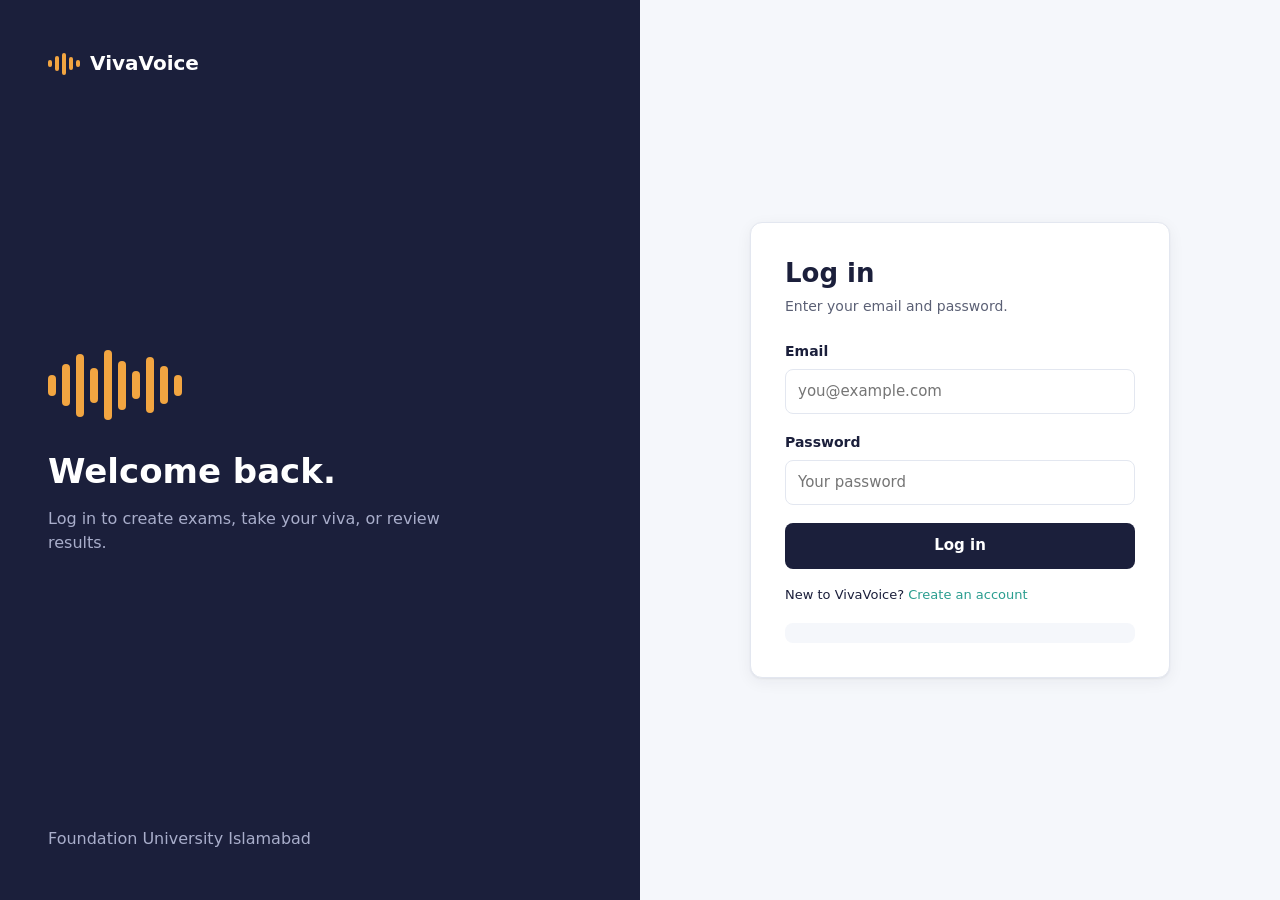
==== frontend/login.html @ 13bdb58d "VivaVoice: frontend, FastAPI backend and MongoDB integration" ====
<!DOCTYPE html>
<html lang="en">
<head>
  <meta charset="UTF-8">
  <meta name="viewport" content="width=device-width, initial-scale=1.0">
  <title>Log in | VivaVoice</title>
  <link rel="stylesheet" href="css/style.css">
</head>
<body>
  <div class="auth">

    <!-- Left: brand panel -->
    <div class="auth-side">
      <a class="logo" href="index.html">
        <div class="wave"><span></span><span></span><span></span><span></span><span></span></div>VivaVoice
      </a>
      <div>
        <div class="big-wave">
          <span style="height:30%"></span><span style="height:60%"></span><span style="height:90%"></span>
          <span style="height:50%"></span><span style="height:100%"></span><span style="height:70%"></span>
          <span style="height:40%"></span><span style="height:80%"></span><span style="height:55%"></span>
          <span style="height:30%"></span>
        </div>
        <h2>Welcome back.</h2>
        <p>Log in to create exams, take your viva, or review results.</p>
      </div>
      <p class="small">Foundation University Islamabad</p>
    </div>

    <!-- Right: login form -->
    <div class="auth-form">
      <div class="card">
        <h1>Log in</h1>
        <p class="card-sub">Enter your email and password.</p>
        <div id="message" class="hidden"></div>

        <form id="loginForm">
          <div class="field">
            <label for="email">Email</label>
            <input type="email" id="email" required placeholder="you@example.com">
          </div>
          <div class="field">
            <label for="password">Password</label>
            <input type="password" id="password" required placeholder="Your password">
          </div>
          <button class="btn btn-primary btn-block" type="submit">Log in</button>
        </form>

        <p class="mt-16 small">New to VivaVoice? <a href="register.html">Create an account</a></p>
        <div class="demo-box"></div>
      </div>
    </div>
  </div>

  <script src="js/app.js"></script>
  <script>
    document.getElementById("loginForm").addEventListener("submit", async (event) => {
      event.preventDefault();
      try {
        const data = await api("/api/login", {
          method: "POST",
          body: {
            email: document.getElementById("email").value,
            password: document.getElementById("password").value,
          },
        });
        saveLogin(data);
        window.location.href = homePage(data.user.role);
      } catch (error) {
        showMessage("message", error.message);
      }
    });
  </script>
</body>
</html>
---- frontend/css/style.css ----
/* =========================================================================
   VivaVoice stylesheet
   One CSS file for every page. Sections:
   1. Colours and basics      6. Cards and stats
   2. Buttons                 7. Tables and badges
   3. Forms                   8. Landing page
   4. Public top navbar       9. Login / register pages
   5. App layout (sidebar)   10. Exam room
   ========================================================================= */

/* ---------- 1. Colours and basics ---------- */
:root {
  --ink: #1B1F3B;        /* main dark navy */
  --ink-2: #2A2F55;      /* lighter navy for hovers */
  --amber: #F2A541;      /* accent (voice / highlight) */
  --amber-soft: #FDF1DE;
  --teal: #2A9D8F;       /* success / positive */
  --teal-soft: #E3F4F1;
  --red: #C0392B;
  --red-soft: #FBE9E7;
  --bg: #F5F7FB;         /* page background */
  --surface: #FFFFFF;    /* cards */
  --border: #E3E7F0;
  --text: #1B1F3B;
  --muted: #5B6075;
  --radius: 12px;
  --shadow: 0 1px 2px rgba(27, 31, 59, 0.06), 0 4px 16px rgba(27, 31, 59, 0.06);
}

* { box-sizing: border-box; margin: 0; padding: 0; }

body {
  font-family: "Segoe UI", system-ui, -apple-system, Roboto, Arial, sans-serif;
  background: var(--bg);
  color: var(--text);
  font-size: 15px;
  line-height: 1.55;
}

a { color: var(--teal); text-decoration: none; }
a:hover { text-decoration: underline; }
h1, h2, h3 { line-height: 1.25; }
.muted { color: var(--muted); }
.small { font-size: 13px; }
.hidden { display: none !important; }
.mt-16 { margin-top: 16px; }
.mt-24 { margin-top: 24px; }

/* Logo: a small sound wave made of bars + the name */
.logo { display: flex; align-items: center; gap: 10px; font-weight: 700; font-size: 20px; color: inherit; }
.logo:hover { text-decoration: none; }
.wave { display: flex; align-items: center; gap: 3px; height: 22px; }
.wave span { width: 4px; border-radius: 2px; background: var(--amber); }
.wave span:nth-child(1) { height: 30%; }
.wave span:nth-child(2) { height: 70%; }
.wave span:nth-child(3) { height: 100%; }
.wave span:nth-child(4) { height: 55%; }
.wave span:nth-child(5) { height: 35%; }

/* ---------- 2. Buttons ---------- */
.btn {
  display: inline-flex; align-items: center; justify-content: center; gap: 8px;
  padding: 10px 18px; border-radius: 8px; border: 1px solid transparent;
  font: inherit; font-weight: 600; cursor: pointer; text-decoration: none;
  transition: background 0.15s, border-color 0.15s;
}
.btn:hover { text-decoration: none; }
.btn:disabled { opacity: 0.55; cursor: not-allowed; }
.btn-primary { background: var(--ink); color: #fff; }
.btn-primary:hover { background: var(--ink-2); }
.btn-accent { background: var(--amber); color: var(--ink); }
.btn-accent:hover { background: #E8973A; }
.btn-outline { background: var(--surface); color: var(--ink); border-color: var(--border); }
.btn-outline:hover { border-color: var(--ink); }
.btn-danger { background: var(--surface); color: var(--red); border-color: #F0C6C0; }
.btn-danger:hover { background: var(--red-soft); }
.btn-sm { padding: 6px 12px; font-size: 13px; }
.btn-lg { padding: 14px 26px; font-size: 16px; }
.btn-block { width: 100%; }

/* ---------- 3. Forms ---------- */
.field { margin-bottom: 18px; }
.field label { display: block; font-weight: 600; font-size: 14px; margin-bottom: 6px; }
.field .hint { font-size: 12.5px; color: var(--muted); margin-top: 5px; }
input[type="text"], input[type="email"], input[type="password"], input[type="number"],
select, textarea {
  width: 100%; padding: 10px 12px; font: inherit; color: var(--text);
  background: var(--surface); border: 1px solid var(--border); border-radius: 8px;
}
input:focus, select:focus, textarea:focus { outline: 2px solid var(--amber); outline-offset: 0; border-color: var(--amber); }
textarea { resize: vertical; min-height: 120px; }
.row { display: grid; grid-template-columns: 1fr 1fr; gap: 16px; }

/* Choice buttons made from radio inputs (used for role and difficulty) */
.choices { display: flex; gap: 10px; flex-wrap: wrap; }
.choices label {
  flex: 1; min-width: 110px; text-align: center; padding: 10px; cursor: pointer;
  border: 1px solid var(--border); border-radius: 8px; background: var(--surface); font-weight: 600;
}
.choices input { display: none; }
.choices input:checked + span { color: var(--ink); }
.choices label:has(input:checked) { border-color: var(--ink); background: var(--amber-soft); }

/* File upload box */
.dropzone {
  display: block; border: 2px dashed var(--border); border-radius: var(--radius);
  padding: 28px; text-align: center; cursor: pointer; background: #FAFBFE;
}
.dropzone:hover { border-color: var(--amber); }
.dropzone input { display: none; }
.dropzone strong { display: block; margin-bottom: 4px; }
.dropzone .file-name { margin-top: 10px; font-weight: 600; color: var(--teal); }

/* Messages */
.alert { padding: 12px 14px; border-radius: 8px; font-size: 14px; margin-bottom: 16px; }
.alert-error { background: var(--red-soft); color: var(--red); }
.alert-success { background: var(--teal-soft); color: #1D6F65; }
.alert-info { background: var(--amber-soft); color: #8A5A12; }

/* ---------- 4. Public top navbar ---------- */
.topnav {
  display: flex; align-items: center; justify-content: space-between;
  padding: 18px 6%; background: var(--surface); border-bottom: 1px solid var(--border);
}
.topnav nav { display: flex; align-items: center; gap: 24px; }
.topnav nav a:not(.btn) { color: var(--ink); font-weight: 500; }

/* ---------- 5. App layout: sidebar + main area ---------- */
.app { display: flex; min-height: 100vh; }
.sidebar {
  width: 240px; flex-shrink: 0; background: var(--ink); color: #fff;
  display: flex; flex-direction: column; padding: 22px 16px;
  position: sticky; top: 0; height: 100vh;
}
.sidebar .logo { color: #fff; padding: 0 8px 26px; }
.sidebar .menu { display: flex; flex-direction: column; gap: 4px; flex: 1; }
.sidebar .menu-title { font-size: 11px; letter-spacing: 1px; text-transform: uppercase; color: #8F94B3; padding: 8px 12px; }
.sidebar .menu a {
  color: #D5D8EA; padding: 10px 12px; border-radius: 8px; font-weight: 500;
  display: flex; align-items: center; gap: 10px;
}
.sidebar .menu a::before { content: ""; width: 6px; height: 6px; border-radius: 50%; background: #5B6191; }
.sidebar .menu a:hover { background: var(--ink-2); text-decoration: none; color: #fff; }
.sidebar .menu a.active { background: var(--ink-2); color: #fff; }
.sidebar .menu a.active::before { background: var(--amber); }
.sidebar .user-box { border-top: 1px solid #343A66; padding: 16px 8px 0; }
.sidebar .user-box .name { font-weight: 600; }
.sidebar .user-box .role { font-size: 12px; color: #8F94B3; text-transform: capitalize; margin-bottom: 10px; }
.sidebar .user-box button { background: none; border: 1px solid #343A66; color: #D5D8EA; width: 100%; }
.sidebar .user-box button:hover { border-color: var(--amber); }

.main { flex: 1; padding: 32px 40px; min-width: 0; }
.page-head { display: flex; align-items: flex-start; justify-content: space-between; gap: 16px; margin-bottom: 26px; }
.page-head h1 { font-size: 26px; }
.page-head p { color: var(--muted); margin-top: 4px; }
.actions { display: flex; gap: 10px; flex-wrap: wrap; }

/* ---------- 6. Cards and stats ---------- */
.card { background: var(--surface); border: 1px solid var(--border); border-radius: var(--radius); box-shadow: var(--shadow); padding: 24px; }
.card h2 { font-size: 18px; margin-bottom: 4px; }
.card .card-sub { color: var(--muted); font-size: 14px; margin-bottom: 18px; }
.grid-2 { display: grid; grid-template-columns: 1.6fr 1fr; gap: 24px; align-items: start; }
.grid-2-equal { display: grid; grid-template-columns: 1fr 1fr; gap: 24px; }

.stats { display: grid; grid-template-columns: repeat(4, 1fr); gap: 18px; margin-bottom: 26px; }
.stat { background: var(--surface); border: 1px solid var(--border); border-radius: var(--radius); padding: 20px; box-shadow: var(--shadow); }
.stat .label { font-size: 13px; color: var(--muted); font-weight: 600; }
.stat .value { font-size: 30px; font-weight: 700; margin-top: 4px; }
.stat .value.amber { color: #D48A22; }
.stat .value.teal { color: var(--teal); }

.info-list { list-style: none; }
.info-list li { display: flex; justify-content: space-between; gap: 12px; padding: 10px 0; border-bottom: 1px solid var(--border); font-size: 14px; }
.info-list li:last-child { border-bottom: none; }
.info-list span:first-child { color: var(--muted); }
.info-list span:last-child { font-weight: 600; text-align: right; }

.steps-list { list-style: none; counter-reset: step; }
.steps-list li { counter-increment: step; position: relative; padding: 0 0 14px 38px; font-size: 14px; }
.steps-list li::before {
  content: counter(step); position: absolute; left: 0; top: 0;
  width: 26px; height: 26px; border-radius: 50%; background: var(--amber-soft); color: #8A5A12;
  font-weight: 700; font-size: 13px; display: grid; place-items: center;
}

.empty { text-align: center; padding: 40px 20px; color: var(--muted); }
.empty strong { display: block; color: var(--text); font-size: 16px; margin-bottom: 6px; }

.code-chip {
  display: inline-flex; align-items: center; gap: 8px; font-family: Consolas, monospace;
  font-weight: 700; background: var(--amber-soft); color: #8A5A12; padding: 4px 10px; border-radius: 6px;
  border: none; cursor: pointer; font-size: 14px;
}

/* ---------- 7. Tables and badges ---------- */
.table-wrap { overflow-x: auto; }
table { width: 100%; border-collapse: collapse; font-size: 14px; }
th { text-align: left; font-size: 12px; text-transform: uppercase; letter-spacing: 0.5px; color: var(--muted); padding: 10px 12px; border-bottom: 1px solid var(--border); }
td { padding: 14px 12px; border-bottom: 1px solid var(--border); vertical-align: middle; }
tr:last-child td { border-bottom: none; }
tbody tr:hover { background: #FAFBFE; }

.badge { display: inline-block; padding: 3px 10px; border-radius: 999px; font-size: 12px; font-weight: 600; }
.badge-green { background: var(--teal-soft); color: #1D6F65; }
.badge-amber { background: var(--amber-soft); color: #8A5A12; }
.badge-red { background: var(--red-soft); color: var(--red); }
.badge-grey { background: #EEF0F6; color: var(--muted); }

/* Score bar */
.bar { height: 8px; background: #EEF0F6; border-radius: 999px; overflow: hidden; }
.bar div { height: 100%; background: var(--teal); border-radius: 999px; }

/* Result page: one block per question */
.q-block { border: 1px solid var(--border); border-radius: var(--radius); padding: 20px; margin-bottom: 16px; background: var(--surface); }
.q-head { display: flex; justify-content: space-between; align-items: flex-start; gap: 16px; margin-bottom: 12px; }
.q-head h3 { font-size: 16px; }
.q-score { font-size: 22px; font-weight: 700; white-space: nowrap; }
.q-label { font-size: 12px; font-weight: 700; text-transform: uppercase; letter-spacing: 0.5px; color: var(--muted); margin: 12px 0 4px; }
.q-text { background: #FAFBFE; border: 1px solid var(--border); border-radius: 8px; padding: 12px; font-size: 14px; }
.q-source { background: var(--amber-soft); border: none; color: #4B3A1C; }
.override { display: flex; align-items: center; gap: 8px; margin-top: 14px; }
.override input { width: 80px; }

/* ---------- 8. Landing page ---------- */
.hero { display: grid; grid-template-columns: 1.1fr 1fr; gap: 48px; align-items: center; padding: 72px 6% 64px; background: var(--surface); }
.eyebrow { display: inline-block; background: var(--amber-soft); color: #8A5A12; font-weight: 600; font-size: 13px; padding: 5px 12px; border-radius: 999px; margin-bottom: 18px; }
.hero h1 { font-size: 46px; letter-spacing: -0.5px; margin-bottom: 18px; }
.hero h1 em { font-style: normal; color: #D48A22; }
.hero p { font-size: 18px; color: var(--muted); margin-bottom: 28px; max-width: 540px; }

/* The preview card on the right of the hero */
.preview { background: var(--ink); color: #fff; border-radius: 18px; padding: 28px; box-shadow: 0 20px 50px rgba(27, 31, 59, 0.25); }
.preview .top { display: flex; justify-content: space-between; font-size: 13px; color: #A9AECB; margin-bottom: 22px; }
.preview .question { font-size: 19px; font-weight: 600; margin-bottom: 22px; }
.preview .listening { display: flex; align-items: center; gap: 14px; background: var(--ink-2); padding: 14px 16px; border-radius: 12px; margin-bottom: 14px; }
.preview .listening .wave { height: 26px; }
.preview .transcript { font-size: 14px; color: #D5D8EA; }
.preview .source { font-size: 12.5px; color: #A9AECB; border-top: 1px solid #343A66; padding-top: 14px; }
.preview .source b { color: var(--amber); }

.section { padding: 72px 6%; }
.section-title { text-align: center; max-width: 640px; margin: 0 auto 44px; }
.section-title h2 { font-size: 32px; margin-bottom: 10px; }
.section-title p { color: var(--muted); font-size: 16px; }
.steps { display: grid; grid-template-columns: repeat(4, 1fr); gap: 20px; }
.step { background: var(--surface); border: 1px solid var(--border); border-radius: var(--radius); padding: 24px; }
.step .num { width: 36px; height: 36px; border-radius: 50%; background: var(--ink); color: var(--amber); font-weight: 700; display: grid; place-items: center; margin-bottom: 14px; }
.step h3 { font-size: 17px; margin-bottom: 6px; }
.step p { color: var(--muted); font-size: 14px; }
.features { display: grid; grid-template-columns: repeat(3, 1fr); gap: 20px; }
.feature { background: var(--surface); border: 1px solid var(--border); border-radius: var(--radius); padding: 24px; }
.feature .icon { width: 42px; height: 42px; border-radius: 10px; background: var(--amber-soft); display: grid; place-items: center; margin-bottom: 14px; }
.feature .icon span { width: 14px; height: 14px; border-radius: 4px; background: var(--amber); }
.feature h3 { font-size: 17px; margin-bottom: 6px; }
.feature p { color: var(--muted); font-size: 14px; }
.roles { display: grid; grid-template-columns: 1fr 1fr; gap: 24px; }
.role-card { border-radius: 16px; padding: 32px; }
.role-card.dark { background: var(--ink); color: #fff; }
.role-card.light { background: var(--surface); border: 1px solid var(--border); }
.role-card h3 { font-size: 22px; margin-bottom: 14px; }
.role-card ul { padding-left: 20px; margin-bottom: 22px; }
.role-card li { margin-bottom: 6px; }
.role-card.dark li { color: #D5D8EA; }
.footer { text-align: center; padding: 28px; color: var(--muted); font-size: 13px; border-top: 1px solid var(--border); background: var(--surface); }

/* ---------- 9. Login / register pages ---------- */
.auth { display: grid; grid-template-columns: 1fr 1fr; min-height: 100vh; }
.auth-side { background: var(--ink); color: #fff; padding: 48px; display: flex; flex-direction: column; justify-content: space-between; }
.auth-side .logo { color: #fff; }
.auth-side h2 { font-size: 34px; margin-bottom: 14px; }
.auth-side p { color: #A9AECB; font-size: 16px; max-width: 420px; }
.auth-side .big-wave { display: flex; align-items: center; gap: 6px; height: 70px; margin-bottom: 30px; }
.auth-side .big-wave span { width: 8px; border-radius: 4px; background: var(--amber); }
.auth-form { display: flex; align-items: center; justify-content: center; padding: 40px; }
.auth-form .card { width: 100%; max-width: 420px; padding: 34px; }
.auth-form h1 { font-size: 26px; margin-bottom: 6px; }
.auth-form .card-sub { margin-bottom: 24px; }
.demo-box { margin-top: 18px; font-size: 13px; color: var(--muted); background: var(--bg); padding: 10px 12px; border-radius: 8px; }

/* ---------- 10. Exam room ---------- */
.exam-page { min-height: 100vh; display: flex; flex-direction: column; }
.exam-top { display: flex; align-items: center; justify-content: space-between; gap: 16px; padding: 16px 32px; background: var(--ink); color: #fff; }
.exam-top .logo { color: #fff; font-size: 18px; }
.exam-top .exam-name { color: #A9AECB; font-size: 14px; }
.timer { font-family: Consolas, monospace; font-size: 20px; font-weight: 700; background: var(--ink-2); padding: 6px 14px; border-radius: 8px; }
.timer.low { color: var(--amber); }
.progress { height: 5px; background: #E3E7F0; }
.progress div { height: 100%; background: var(--amber); transition: width 0.3s; }
.exam-body { flex: 1; display: flex; justify-content: center; padding: 40px 20px; }
.exam-card { width: 100%; max-width: 780px; }
.q-number { font-weight: 700; color: #D48A22; font-size: 14px; letter-spacing: 0.5px; text-transform: uppercase; margin-bottom: 10px; }
.q-big { font-size: 26px; font-weight: 600; line-height: 1.35; margin-bottom: 24px; }

/* The round microphone button with a pulsing ring while listening */
.mic-area { display: flex; flex-direction: column; align-items: center; gap: 12px; margin: 10px 0 24px; }
.mic-btn {
  width: 92px; height: 92px; border-radius: 50%; border: none; cursor: pointer;
  background: var(--ink); display: grid; place-items: center; position: relative;
}
.mic-btn .wave { height: 34px; }
.mic-btn .wave span { width: 5px; }
.mic-btn.listening { background: var(--amber); }
.mic-btn.listening .wave span { background: var(--ink); animation: talk 0.8s ease-in-out infinite; }
.mic-btn.listening .wave span:nth-child(2) { animation-delay: 0.1s; }
.mic-btn.listening .wave span:nth-child(3) { animation-delay: 0.2s; }
.mic-btn.listening .wave span:nth-child(4) { animation-delay: 0.3s; }
.mic-btn.listening::after {
  content: ""; position: absolute; inset: -8px; border-radius: 50%;
  border: 3px solid var(--amber); animation: pulse 1.4s ease-out infinite;
}
@keyframes talk { 0%, 100% { transform: scaleY(0.5); } 50% { transform: scaleY(1.1); } }
@keyframes pulse { from { opacity: 0.9; transform: scale(1); } to { opacity: 0; transform: scale(1.25); } }
.mic-status { font-weight: 600; color: var(--muted); }

.transcript-box { min-height: 110px; background: var(--surface); border: 1px solid var(--border); border-radius: var(--radius); padding: 16px; font-size: 16px; }
.transcript-box .interim { color: var(--muted); }
.exam-controls { display: flex; justify-content: space-between; align-items: center; gap: 12px; margin-top: 18px; flex-wrap: wrap; }
.rules { list-style: none; margin: 18px 0 24px; }
.rules li { padding: 10px 0 10px 30px; border-bottom: 1px solid var(--border); position: relative; font-size: 14.5px; }
.rules li::before { content: ""; position: absolute; left: 6px; top: 17px; width: 9px; height: 9px; border-radius: 50%; background: var(--amber); }
.done-icon { width: 72px; height: 72px; border-radius: 50%; background: var(--teal-soft); margin: 0 auto 18px; display: grid; place-items: center; }
.done-icon span { width: 26px; height: 14px; border-left: 4px solid var(--teal); border-bottom: 4px solid var(--teal); transform: rotate(-45deg) translate(2px, -3px); }

/* ---------- Small screens ---------- */
@media (max-width: 900px) {
  .hero, .grid-2, .grid-2-equal, .roles, .auth { grid-template-columns: 1fr; }
  .steps, .stats { grid-template-columns: repeat(2, 1fr); }
  .features { grid-template-columns: 1fr; }
  .auth-side { display: none; }
  .app { flex-direction: column; }
  .sidebar { width: 100%; height: auto; position: static; }
  .main { padding: 24px 18px; }
  .row { grid-template-columns: 1fr; }
}
@media (max-width: 600px) {
  .topnav nav a:not(.btn) { display: none; }
  .hero { padding: 40px 18px; }
  .hero h1 { font-size: 34px; }
  .section { padding: 48px 18px; }
  .steps, .stats { grid-template-columns: 1fr; }
}
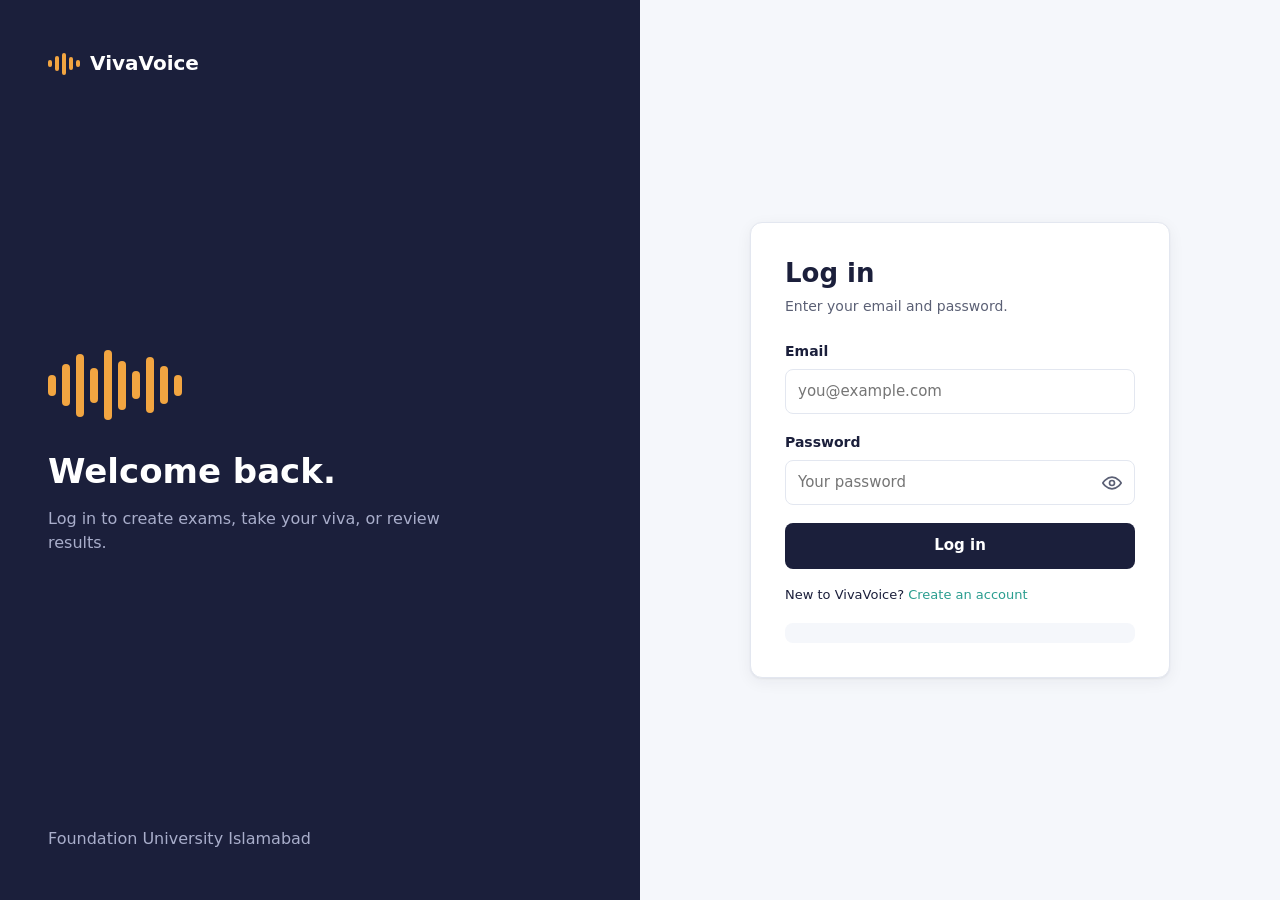
==== commit fb0db3c2: "Add show/hide password eye button" ====
--- a/frontend/login.html
+++ b/frontend/login.html
@@ -8,7 +8,7 @@
 </head>
 <body>
   <div class="auth">
-
+ 
     <!-- Left: brand panel -->
     <div class="auth-side">
       <a class="logo" href="index.html">
@@ -26,14 +26,14 @@
       </div>
       <p class="small">Foundation University Islamabad</p>
     </div>
-
+ 
     <!-- Right: login form -->
     <div class="auth-form">
       <div class="card">
         <h1>Log in</h1>
         <p class="card-sub">Enter your email and password.</p>
         <div id="message" class="hidden"></div>
-
+ 
         <form id="loginForm">
           <div class="field">
             <label for="email">Email</label>
@@ -41,17 +41,20 @@
           </div>
           <div class="field">
             <label for="password">Password</label>
-            <input type="password" id="password" required placeholder="Your password">
+            <div class="pw-wrap">
+              <input type="password" id="password" required placeholder="Your password">
+              <button type="button" class="pw-toggle" onclick="togglePassword(this)" aria-label="Show password" title="Show password"></button>
+            </div>
           </div>
           <button class="btn btn-primary btn-block" type="submit">Log in</button>
         </form>
-
+ 
         <p class="mt-16 small">New to VivaVoice? <a href="register.html">Create an account</a></p>
         <div class="demo-box"></div>
       </div>
     </div>
   </div>
-
+ 
   <script src="js/app.js"></script>
   <script>
     document.getElementById("loginForm").addEventListener("submit", async (event) => {
@@ -72,4 +75,4 @@
     });
   </script>
 </body>
-</html>
+</html>
--- a/frontend/css/style.css
+++ b/frontend/css/style.css
@@ -7,7 +7,7 @@
    4. Public top navbar       9. Login / register pages
    5. App layout (sidebar)   10. Exam room
    ========================================================================= */
-
+ 
 /* ---------- 1. Colours and basics ---------- */
 :root {
   --ink: #1B1F3B;        /* main dark navy */
@@ -26,9 +26,9 @@
   --radius: 12px;
   --shadow: 0 1px 2px rgba(27, 31, 59, 0.06), 0 4px 16px rgba(27, 31, 59, 0.06);
 }
-
+ 
 * { box-sizing: border-box; margin: 0; padding: 0; }
-
+ 
 body {
   font-family: "Segoe UI", system-ui, -apple-system, Roboto, Arial, sans-serif;
   background: var(--bg);
@@ -36,7 +36,7 @@
   font-size: 15px;
   line-height: 1.55;
 }
-
+ 
 a { color: var(--teal); text-decoration: none; }
 a:hover { text-decoration: underline; }
 h1, h2, h3 { line-height: 1.25; }
@@ -45,7 +45,7 @@
 .hidden { display: none !important; }
 .mt-16 { margin-top: 16px; }
 .mt-24 { margin-top: 24px; }
-
+ 
 /* Logo: a small sound wave made of bars + the name */
 .logo { display: flex; align-items: center; gap: 10px; font-weight: 700; font-size: 20px; color: inherit; }
 .logo:hover { text-decoration: none; }
@@ -56,7 +56,7 @@
 .wave span:nth-child(3) { height: 100%; }
 .wave span:nth-child(4) { height: 55%; }
 .wave span:nth-child(5) { height: 35%; }
-
+ 
 /* ---------- 2. Buttons ---------- */
 .btn {
   display: inline-flex; align-items: center; justify-content: center; gap: 8px;
@@ -77,7 +77,7 @@
 .btn-sm { padding: 6px 12px; font-size: 13px; }
 .btn-lg { padding: 14px 26px; font-size: 16px; }
 .btn-block { width: 100%; }
-
+ 
 /* ---------- 3. Forms ---------- */
 .field { margin-bottom: 18px; }
 .field label { display: block; font-weight: 600; font-size: 14px; margin-bottom: 6px; }
@@ -90,7 +90,7 @@
 input:focus, select:focus, textarea:focus { outline: 2px solid var(--amber); outline-offset: 0; border-color: var(--amber); }
 textarea { resize: vertical; min-height: 120px; }
 .row { display: grid; grid-template-columns: 1fr 1fr; gap: 16px; }
-
+ 
 /* Choice buttons made from radio inputs (used for role and difficulty) */
 .choices { display: flex; gap: 10px; flex-wrap: wrap; }
 .choices label {
@@ -100,7 +100,7 @@
 .choices input { display: none; }
 .choices input:checked + span { color: var(--ink); }
 .choices label:has(input:checked) { border-color: var(--ink); background: var(--amber-soft); }
-
+ 
 /* File upload box */
 .dropzone {
   display: block; border: 2px dashed var(--border); border-radius: var(--radius);
@@ -110,13 +110,13 @@
 .dropzone input { display: none; }
 .dropzone strong { display: block; margin-bottom: 4px; }
 .dropzone .file-name { margin-top: 10px; font-weight: 600; color: var(--teal); }
-
+ 
 /* Messages */
 .alert { padding: 12px 14px; border-radius: 8px; font-size: 14px; margin-bottom: 16px; }
 .alert-error { background: var(--red-soft); color: var(--red); }
 .alert-success { background: var(--teal-soft); color: #1D6F65; }
 .alert-info { background: var(--amber-soft); color: #8A5A12; }
-
+ 
 /* ---------- 4. Public top navbar ---------- */
 .topnav {
   display: flex; align-items: center; justify-content: space-between;
@@ -124,7 +124,7 @@
 }
 .topnav nav { display: flex; align-items: center; gap: 24px; }
 .topnav nav a:not(.btn) { color: var(--ink); font-weight: 500; }
-
+ 
 /* ---------- 5. App layout: sidebar + main area ---------- */
 .app { display: flex; min-height: 100vh; }
 .sidebar {
@@ -148,33 +148,33 @@
 .sidebar .user-box .role { font-size: 12px; color: #8F94B3; text-transform: capitalize; margin-bottom: 10px; }
 .sidebar .user-box button { background: none; border: 1px solid #343A66; color: #D5D8EA; width: 100%; }
 .sidebar .user-box button:hover { border-color: var(--amber); }
-
+ 
 .main { flex: 1; padding: 32px 40px; min-width: 0; }
 .page-head { display: flex; align-items: flex-start; justify-content: space-between; gap: 16px; margin-bottom: 26px; }
 .page-head h1 { font-size: 26px; }
 .page-head p { color: var(--muted); margin-top: 4px; }
 .actions { display: flex; gap: 10px; flex-wrap: wrap; }
-
+ 
 /* ---------- 6. Cards and stats ---------- */
 .card { background: var(--surface); border: 1px solid var(--border); border-radius: var(--radius); box-shadow: var(--shadow); padding: 24px; }
 .card h2 { font-size: 18px; margin-bottom: 4px; }
 .card .card-sub { color: var(--muted); font-size: 14px; margin-bottom: 18px; }
 .grid-2 { display: grid; grid-template-columns: 1.6fr 1fr; gap: 24px; align-items: start; }
 .grid-2-equal { display: grid; grid-template-columns: 1fr 1fr; gap: 24px; }
-
+ 
 .stats { display: grid; grid-template-columns: repeat(4, 1fr); gap: 18px; margin-bottom: 26px; }
 .stat { background: var(--surface); border: 1px solid var(--border); border-radius: var(--radius); padding: 20px; box-shadow: var(--shadow); }
 .stat .label { font-size: 13px; color: var(--muted); font-weight: 600; }
 .stat .value { font-size: 30px; font-weight: 700; margin-top: 4px; }
 .stat .value.amber { color: #D48A22; }
 .stat .value.teal { color: var(--teal); }
-
+ 
 .info-list { list-style: none; }
 .info-list li { display: flex; justify-content: space-between; gap: 12px; padding: 10px 0; border-bottom: 1px solid var(--border); font-size: 14px; }
 .info-list li:last-child { border-bottom: none; }
 .info-list span:first-child { color: var(--muted); }
 .info-list span:last-child { font-weight: 600; text-align: right; }
-
+ 
 .steps-list { list-style: none; counter-reset: step; }
 .steps-list li { counter-increment: step; position: relative; padding: 0 0 14px 38px; font-size: 14px; }
 .steps-list li::before {
@@ -182,16 +182,16 @@
   width: 26px; height: 26px; border-radius: 50%; background: var(--amber-soft); color: #8A5A12;
   font-weight: 700; font-size: 13px; display: grid; place-items: center;
 }
-
+ 
 .empty { text-align: center; padding: 40px 20px; color: var(--muted); }
 .empty strong { display: block; color: var(--text); font-size: 16px; margin-bottom: 6px; }
-
+ 
 .code-chip {
   display: inline-flex; align-items: center; gap: 8px; font-family: Consolas, monospace;
   font-weight: 700; background: var(--amber-soft); color: #8A5A12; padding: 4px 10px; border-radius: 6px;
   border: none; cursor: pointer; font-size: 14px;
 }
-
+ 
 /* ---------- 7. Tables and badges ---------- */
 .table-wrap { overflow-x: auto; }
 table { width: 100%; border-collapse: collapse; font-size: 14px; }
@@ -199,17 +199,17 @@
 td { padding: 14px 12px; border-bottom: 1px solid var(--border); vertical-align: middle; }
 tr:last-child td { border-bottom: none; }
 tbody tr:hover { background: #FAFBFE; }
-
+ 
 .badge { display: inline-block; padding: 3px 10px; border-radius: 999px; font-size: 12px; font-weight: 600; }
 .badge-green { background: var(--teal-soft); color: #1D6F65; }
 .badge-amber { background: var(--amber-soft); color: #8A5A12; }
 .badge-red { background: var(--red-soft); color: var(--red); }
 .badge-grey { background: #EEF0F6; color: var(--muted); }
-
+ 
 /* Score bar */
 .bar { height: 8px; background: #EEF0F6; border-radius: 999px; overflow: hidden; }
 .bar div { height: 100%; background: var(--teal); border-radius: 999px; }
-
+ 
 /* Result page: one block per question */
 .q-block { border: 1px solid var(--border); border-radius: var(--radius); padding: 20px; margin-bottom: 16px; background: var(--surface); }
 .q-head { display: flex; justify-content: space-between; align-items: flex-start; gap: 16px; margin-bottom: 12px; }
@@ -220,14 +220,14 @@
 .q-source { background: var(--amber-soft); border: none; color: #4B3A1C; }
 .override { display: flex; align-items: center; gap: 8px; margin-top: 14px; }
 .override input { width: 80px; }
-
+ 
 /* ---------- 8. Landing page ---------- */
 .hero { display: grid; grid-template-columns: 1.1fr 1fr; gap: 48px; align-items: center; padding: 72px 6% 64px; background: var(--surface); }
 .eyebrow { display: inline-block; background: var(--amber-soft); color: #8A5A12; font-weight: 600; font-size: 13px; padding: 5px 12px; border-radius: 999px; margin-bottom: 18px; }
 .hero h1 { font-size: 46px; letter-spacing: -0.5px; margin-bottom: 18px; }
 .hero h1 em { font-style: normal; color: #D48A22; }
 .hero p { font-size: 18px; color: var(--muted); margin-bottom: 28px; max-width: 540px; }
-
+ 
 /* The preview card on the right of the hero */
 .preview { background: var(--ink); color: #fff; border-radius: 18px; padding: 28px; box-shadow: 0 20px 50px rgba(27, 31, 59, 0.25); }
 .preview .top { display: flex; justify-content: space-between; font-size: 13px; color: #A9AECB; margin-bottom: 22px; }
@@ -237,7 +237,7 @@
 .preview .transcript { font-size: 14px; color: #D5D8EA; }
 .preview .source { font-size: 12.5px; color: #A9AECB; border-top: 1px solid #343A66; padding-top: 14px; }
 .preview .source b { color: var(--amber); }
-
+ 
 .section { padding: 72px 6%; }
 .section-title { text-align: center; max-width: 640px; margin: 0 auto 44px; }
 .section-title h2 { font-size: 32px; margin-bottom: 10px; }
@@ -262,7 +262,7 @@
 .role-card li { margin-bottom: 6px; }
 .role-card.dark li { color: #D5D8EA; }
 .footer { text-align: center; padding: 28px; color: var(--muted); font-size: 13px; border-top: 1px solid var(--border); background: var(--surface); }
-
+ 
 /* ---------- 9. Login / register pages ---------- */
 .auth { display: grid; grid-template-columns: 1fr 1fr; min-height: 100vh; }
 .auth-side { background: var(--ink); color: #fff; padding: 48px; display: flex; flex-direction: column; justify-content: space-between; }
@@ -276,7 +276,7 @@
 .auth-form h1 { font-size: 26px; margin-bottom: 6px; }
 .auth-form .card-sub { margin-bottom: 24px; }
 .demo-box { margin-top: 18px; font-size: 13px; color: var(--muted); background: var(--bg); padding: 10px 12px; border-radius: 8px; }
-
+ 
 /* ---------- 10. Exam room ---------- */
 .exam-page { min-height: 100vh; display: flex; flex-direction: column; }
 .exam-top { display: flex; align-items: center; justify-content: space-between; gap: 16px; padding: 16px 32px; background: var(--ink); color: #fff; }
@@ -290,7 +290,7 @@
 .exam-card { width: 100%; max-width: 780px; }
 .q-number { font-weight: 700; color: #D48A22; font-size: 14px; letter-spacing: 0.5px; text-transform: uppercase; margin-bottom: 10px; }
 .q-big { font-size: 26px; font-weight: 600; line-height: 1.35; margin-bottom: 24px; }
-
+ 
 /* The round microphone button with a pulsing ring while listening */
 .mic-area { display: flex; flex-direction: column; align-items: center; gap: 12px; margin: 10px 0 24px; }
 .mic-btn {
@@ -311,7 +311,7 @@
 @keyframes talk { 0%, 100% { transform: scaleY(0.5); } 50% { transform: scaleY(1.1); } }
 @keyframes pulse { from { opacity: 0.9; transform: scale(1); } to { opacity: 0; transform: scale(1.25); } }
 .mic-status { font-weight: 600; color: var(--muted); }
-
+ 
 .transcript-box { min-height: 110px; background: var(--surface); border: 1px solid var(--border); border-radius: var(--radius); padding: 16px; font-size: 16px; }
 .transcript-box .interim { color: var(--muted); }
 .exam-controls { display: flex; justify-content: space-between; align-items: center; gap: 12px; margin-top: 18px; flex-wrap: wrap; }
@@ -320,7 +320,7 @@
 .rules li::before { content: ""; position: absolute; left: 6px; top: 17px; width: 9px; height: 9px; border-radius: 50%; background: var(--amber); }
 .done-icon { width: 72px; height: 72px; border-radius: 50%; background: var(--teal-soft); margin: 0 auto 18px; display: grid; place-items: center; }
 .done-icon span { width: 26px; height: 14px; border-left: 4px solid var(--teal); border-bottom: 4px solid var(--teal); transform: rotate(-45deg) translate(2px, -3px); }
-
+ 
 /* ---------- Small screens ---------- */
 @media (max-width: 900px) {
   .hero, .grid-2, .grid-2-equal, .roles, .auth { grid-template-columns: 1fr; }
@@ -339,3 +339,21 @@
   .section { padding: 48px 18px; }
   .steps, .stats { grid-template-columns: 1fr; }
 }
+ 
+/* Password rules checklist on the register page */
+.pw-rules { list-style: none; margin-top: 10px; display: grid; grid-template-columns: 1fr 1fr; gap: 4px 12px; }
+.pw-rules li { font-size: 12.5px; color: var(--muted); padding-left: 18px; position: relative; }
+.pw-rules li::before { content: ""; position: absolute; left: 2px; top: 6px; width: 8px; height: 8px; border-radius: 50%; background: #CDD2E0; }
+.pw-rules li.met { color: #1D6F65; }
+.pw-rules li.met::before { background: var(--teal); }
+ 
+/* Show / hide password eye button */
+.pw-wrap { position: relative; }
+.pw-wrap input { padding-right: 44px; }
+.pw-toggle {
+  position: absolute; right: 6px; top: 50%; transform: translateY(-50%);
+  width: 34px; height: 34px; border: none; background: none; cursor: pointer;
+  color: var(--muted); display: grid; place-items: center; border-radius: 6px;
+}
+.pw-toggle:hover { color: var(--ink); background: var(--bg); }
+ 
